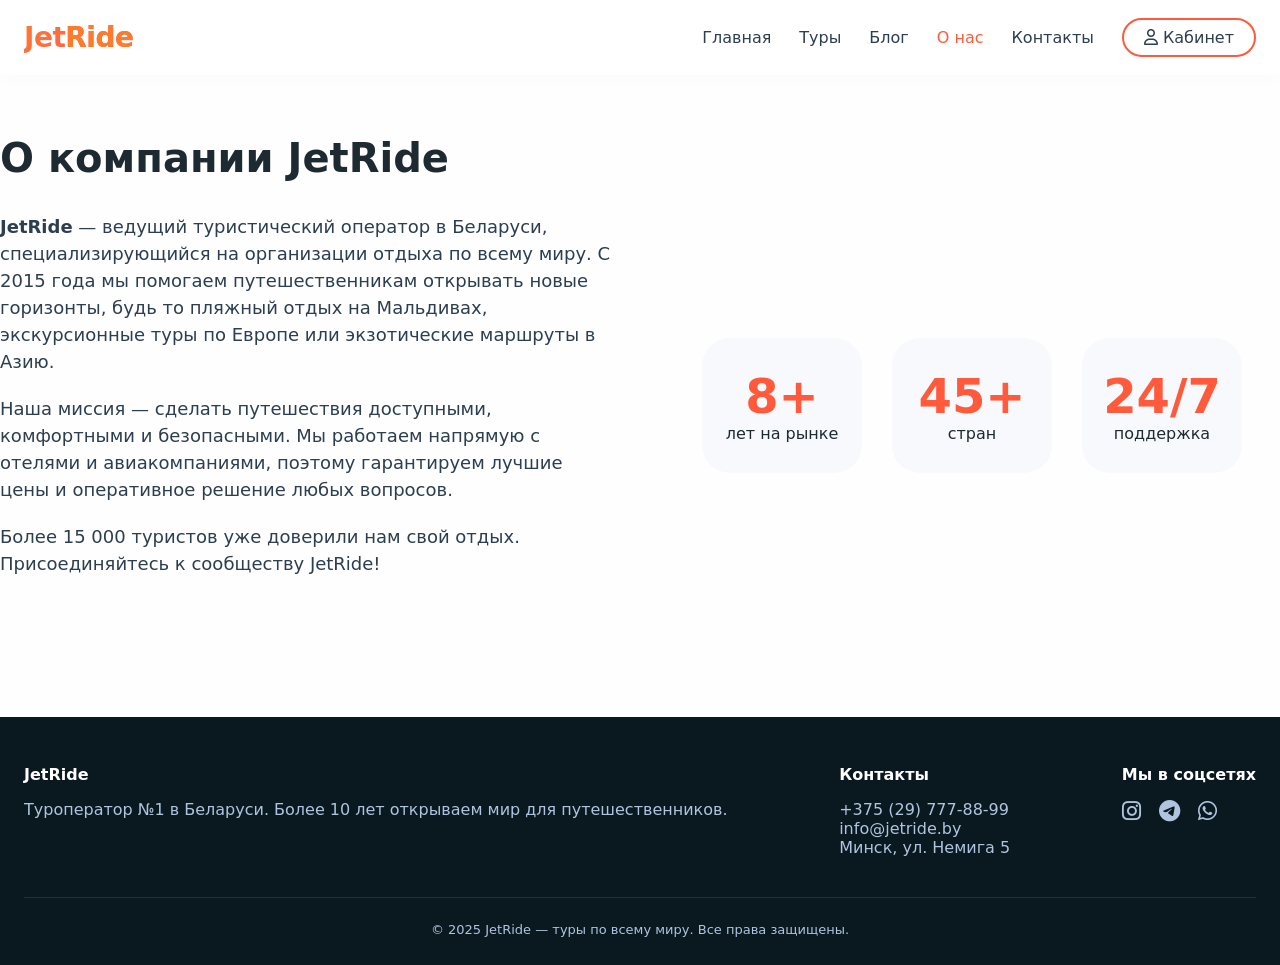
==== about.html @ 394443f1 "upload site (new)" ====
<!DOCTYPE html>
<html lang="ru">
<head>
    <meta charset="UTF-8">
    <meta name="viewport" content="width=device-width, initial-scale=1.0">
    <title>О компании | JetRide</title>
    <link rel="stylesheet" href="https://cdnjs.cloudflare.com/ajax/libs/font-awesome/6.0.0-beta3/css/all.min.css">
    <link rel="stylesheet" href="css/style.css">
</head>
<body>

<header class="header">
    <div class="container">
        <div class="navbar">
            <a href="index.html" class="logo">Jet<span>Ride</span></a>
            <div class="nav-links">
				<a href="index.html">Главная</a>
				<a href="catalog.html">Туры</a>
				<a href="blog.html">Блог</a>
				<a href="about.html" class="active">О нас</a>
				<a href="contacts.html">Контакты</a>
				<a href="#" class="btn-outline"><i class="far fa-user"></i> Кабинет</a>
			</div>
        </div>
    </div>
</header>

<div class="container page-content">
    <h1 class="page-title">О компании JetRide</h1>
    <div class="about-grid">
        <div class="about-text">
            <p><strong>JetRide</strong> — ведущий туристический оператор в Беларуси, специализирующийся на организации отдыха по всему миру. С 2015 года мы помогаем путешественникам открывать новые горизонты, будь то пляжный отдых на Мальдивах, экскурсионные туры по Европе или экзотические маршруты в Азию.</p>
            <p>Наша миссия — сделать путешествия доступными, комфортными и безопасными. Мы работаем напрямую с отелями и авиакомпаниями, поэтому гарантируем лучшие цены и оперативное решение любых вопросов.</p>
            <p>Более 15 000 туристов уже доверили нам свой отдых. Присоединяйтесь к сообществу JetRide!</p>
        </div>
        <div class="about-stats">
            <div class="stat-card"><div class="stat-number">8+</div><div>лет на рынке</div></div>
            <div class="stat-card"><div class="stat-number">45+</div><div>стран</div></div>
            <div class="stat-card"><div class="stat-number">24/7</div><div>поддержка</div></div>
        </div>
    </div>
</div>

<footer class="footer">
    <div class="container">
        <div class="footer-grid">
            <div class="footer-col"><h4>JetRide</h4><p>Туроператор №1 в Беларуси. Более 10 лет открываем мир для путешественников.</p></div>
            <div class="footer-col"><h4>Контакты</h4><p>+375 (29) 777-88-99<br>info@jetride.by<br>Минск, ул. Немига 5</p></div>
            <div class="footer-col"><h4>Мы в соцсетях</h4><div class="social"><i class="fab fa-instagram"></i><i class="fab fa-telegram"></i><i class="fab fa-whatsapp"></i></div></div>
        </div>
        <div class="copyright">© 2025 JetRide — туры по всему миру. Все права защищены.</div>
    </div>
</footer>
</body>
</html>
---- css/style.css ----
* {
    margin: 0;
    padding: 0;
    box-sizing: border-box;
    font-family: 'Inter', system-ui, -apple-system, 'Segoe UI', Roboto, sans-serif;
}

body {
    background-color: #fefefe;
    color: #1e2a32;
}

.container {
    max-width: 1280px;
    margin: 0 auto;
    padding: 0 24px;
}

/* Header */
.header {
    background: white;
    box-shadow: 0 4px 20px rgba(0,0,0,0.02);
    position: sticky;
    top: 0;
    z-index: 100;
    backdrop-filter: blur(8px);
    background: rgba(255,255,255,0.94);
}
.navbar {
    display: flex;
    justify-content: space-between;
    align-items: center;
    padding: 18px 0;
    flex-wrap: wrap;
}
.logo {
    font-size: 28px;
    font-weight: 800;
    letter-spacing: -0.5px;
    background: linear-gradient(135deg, #FF7B2C, #FF4D6D);
    -webkit-background-clip: text;
    background-clip: text;
    color: transparent;
    text-decoration: none;
}
.logo span {
    background: none;
    color: #FF7B2C;
}
.nav-links {
    display: flex;
    gap: 28px;
    align-items: center;
}
.nav-links a {
    text-decoration: none;
    font-weight: 500;
    color: #2c3e50;
    transition: 0.2s;
}
.nav-links a:hover, .nav-links a.active {
    color: #FF5A3C;
}
.btn-outline {
    border: 2px solid #FF5A3C;
    background: transparent;
    padding: 8px 20px;
    border-radius: 40px;
    font-weight: 600;
    color: #FF5A3C;
    transition: 0.2s;
    cursor: pointer;
    text-decoration: none;
    display: inline-block;
}
.btn-outline:hover {
    background: #FF5A3C;
    color: white;
}

/* Hero */
.hero {
    background: #0B1926;
    position: relative;
    overflow: hidden;
}
.hero-slider {
    display: flex;
    transition: transform 0.5s ease;
}
.hero-slide {
    min-width: 100%;
    height: 520px;
    background-size: cover;
    background-position: center 30%;
    position: relative;
    display: flex;
    align-items: center;
}
.hero-slide::after {
    content: "";
    position: absolute;
    top:0;
    left:0;
    width:100%;
    height:100%;
    background: linear-gradient(107deg, rgba(0,0,0,0.7) 0%, rgba(0,0,0,0.3) 70%);
}
.hero-content {
    position: relative;
    z-index: 2;
    max-width: 680px;
    color: white;
    padding: 0 24px;
}
.hero-content h1 {
    font-size: 52px;
    font-weight: 800;
    line-height: 1.2;
    margin-bottom: 16px;
}
.hero-content p {
    font-size: 18px;
    margin-bottom: 32px;
    opacity: 0.9;
}
.btn-primary {
    background: #FF5A3C;
    border: none;
    padding: 14px 36px;
    border-radius: 50px;
    font-weight: 700;
    color: white;
    font-size: 16px;
    cursor: pointer;
    transition: 0.2s;
    box-shadow: 0 8px 20px rgba(255,90,60,0.3);
    text-decoration: none;
    display: inline-block;
}
.btn-primary:hover {
    background: #e04a2e;
    transform: translateY(-2px);
}

/* Search panel на главной */
.search-panel {
    background: white;
    border-radius: 60px;
    margin-top: -40px;
    position: relative;
    z-index: 10;
    box-shadow: 0 20px 35px -12px rgba(0,0,0,0.15);
    padding: 12px 20px;
    display: flex;
    flex-wrap: wrap;
    gap: 12px;
    justify-content: space-between;
    align-items: center;
}
.search-group {
    flex: 2;
    display: flex;
    align-items: center;
    gap: 12px;
    background: #f7f9fc;
    padding: 12px 20px;
    border-radius: 50px;
}
.search-group i {
    color: #FF5A3C;
    font-size: 20px;
}
.search-group input, .search-group select {
    border: none;
    background: transparent;
    font-size: 16px;
    width: 100%;
    outline: none;
}
.search-btn {
    background: #FF5A3C;
    border: none;
    padding: 14px 38px;
    border-radius: 50px;
    color: white;
    font-weight: 700;
    cursor: pointer;
}

/* Features */
.features {
    background: #fafcff;
    padding: 70px 0;
    border-radius: 48px;
    margin: 50px 0;
}
.features-grid {
    display: flex;
    flex-wrap: wrap;
    gap: 40px;
    justify-content: center;
}
.feature-item {
    text-align: center;
    max-width: 220px;
}
.feature-icon {
    font-size: 44px;
    color: #FF5A3C;
    margin-bottom: 20px;
}

/* Каталог */
.page-header {
    background: linear-gradient(135deg, #f8fafc 0%, #eef2f5 100%);
    padding: 50px 0 40px;
    border-bottom: 1px solid #e2e8f0;
}
.catalog-title {
    font-size: 42px;
    font-weight: 800;
    margin-bottom: 12px;
    color: #1e2a32;
}
.catalog-subtitle {
    color: #5a6e7a;
    font-size: 18px;
    margin-bottom: 30px;
}
.catalog-search-panel {
    background: white;
    border-radius: 60px;
    box-shadow: 0 10px 25px -8px rgba(0,0,0,0.08);
    padding: 8px 8px 8px 20px;
    display: flex;
    flex-wrap: wrap;
    gap: 10px;
    justify-content: space-between;
    align-items: center;
    margin-top: 20px;
}
.catalog-search-group {
    flex: 3;
    display: flex;
    align-items: center;
    gap: 12px;
    background: #f7f9fc;
    padding: 10px 18px;
    border-radius: 50px;
}
.catalog-search-group i {
    color: #FF5A3C;
    font-size: 18px;
}
.catalog-search-group input {
    border: none;
    background: transparent;
    font-size: 16px;
    width: 100%;
    outline: none;
}
.catalog-search-btn {
    background: #FF5A3C;
    border: none;
    padding: 12px 32px;
    border-radius: 50px;
    color: white;
    font-weight: 700;
    cursor: pointer;
}
.filter-section {
    margin: 30px 0 20px;
}
.filter-label {
    font-weight: 600;
    margin-bottom: 12px;
    color: #2c3e50;
}
.filter-chips {
    display: flex;
    flex-wrap: wrap;
    gap: 12px;
}
.chip {
    background: #f2f4f8;
    padding: 8px 20px;
    border-radius: 40px;
    font-weight: 500;
    cursor: pointer;
    transition: all 0.2s;
    border: none;
    font-size: 14px;
}
.chip.active {
    background: #FF5A3C;
    color: white;
    box-shadow: 0 4px 12px rgba(255,90,60,0.3);
}
.tours-grid {
    display: grid;
    grid-template-columns: repeat(auto-fill, minmax(310px, 1fr));
    gap: 32px;
    margin: 40px 0 70px;
}
.tour-card {
    background: white;
    border-radius: 28px;
    overflow: hidden;
    transition: all 0.25s ease;
    box-shadow: 0 12px 24px -8px rgba(0,0,0,0.06);
    border: 1px solid #eef2f0;
    cursor: pointer;
}
.tour-card:hover {
    transform: translateY(-6px);
    box-shadow: 0 24px 36px -12px rgba(0,0,0,0.15);
}
.card-img {
    height: 220px;
    background-size: cover;
    background-position: center;
}
.card-content {
    padding: 20px 22px 26px;
}
.country-badge {
    display: inline-block;
    background: #FFEEE8;
    color: #FF5A3C;
    font-size: 12px;
    font-weight: 700;
    padding: 5px 12px;
    border-radius: 40px;
    margin-bottom: 12px;
}
.card-title {
    font-size: 19px;
    font-weight: 700;
    margin-bottom: 12px;
    line-height: 1.35;
    color: #1e2a32;
}
.card-details {
    display: flex;
    justify-content: space-between;
    margin: 8px 0;
    color: #5f6c7a;
    font-size: 14px;
}
.price-block {
    margin: 12px 0 5px;
}
.price-hot {
    color: #e1502c;
    font-weight: 800;
    font-size: 24px;
    display: inline-block;
}
.old-price {
    text-decoration: line-through;
    color: #9aa8b5;
    font-size: 15px;
    margin-left: 10px;
}
.discount-badge {
    background: #FF4D6D;
    color: white;
    font-size: 12px;
    font-weight: 700;
    padding: 3px 8px;
    border-radius: 20px;
    margin-left: 10px;
    display: inline-block;
}
.btn-card {
    background: #FF5A3C;
    width: 100%;
    padding: 12px;
    border-radius: 44px;
    color: white;
    font-weight: 700;
    margin-top: 18px;
    transition: 0.2s;
    border: none;
    cursor: pointer;
}
.btn-card:hover {
    background: #e04a2e;
}
.btn-secondary {
    background: transparent;
    border: 2px solid #FF5A3C;
    color: #FF5A3C;
    padding: 12px 32px;
    border-radius: 50px;
    font-weight: 600;
    cursor: pointer;
    transition: 0.2s;
    display: inline-block;
    text-decoration: none;
}
.btn-secondary:hover {
    background: #FF5A3C;
    color: white;
}
.empty-state {
    grid-column: 1/-1;
    text-align: center;
    padding: 60px;
    background: #fafbfc;
    border-radius: 40px;
    color: #6c7e8a;
}

/* About & Contacts */
.page-content {
    padding: 60px 0 80px;
}
.page-title {
    font-size: 40px;
    font-weight: 800;
    margin-bottom: 32px;
    color: #1e2a32;
}
.about-grid {
    display: flex;
    flex-wrap: wrap;
    gap: 48px;
    align-items: center;
}
.about-text {
    flex: 1;
    font-size: 18px;
    line-height: 1.5;
    color: #2c3e50;
}
.about-text p {
    margin-bottom: 20px;
}
.about-stats {
    flex: 1;
    display: flex;
    gap: 30px;
    flex-wrap: wrap;
    justify-content: center;
}
.stat-card {
    background: #f7f9fc;
    border-radius: 28px;
    padding: 30px 20px;
    text-align: center;
    min-width: 160px;
}
.stat-number {
    font-size: 48px;
    font-weight: 800;
    color: #FF5A3C;
}
.contact-flex {
    display: flex;
    flex-wrap: wrap;
    gap: 50px;
}
.contact-info {
    flex: 1;
}
.contact-detail {
    margin-bottom: 30px;
    display: flex;
    align-items: center;
    gap: 18px;
}
.contact-detail i {
    font-size: 28px;
    color: #FF5A3C;
    width: 40px;
}
.contact-form {
    flex: 1;
    background: #f9fafc;
    padding: 32px;
    border-radius: 32px;
}
.form-group {
    margin-bottom: 20px;
}
.form-group input, .form-group textarea {
    width: 100%;
    padding: 14px 18px;
    border: 1px solid #e2e8f0;
    border-radius: 40px;
    font-size: 16px;
    outline: none;
}
.form-group textarea {
    border-radius: 24px;
    resize: vertical;
}
.submit-btn {
    background: #FF5A3C;
    border: none;
    padding: 14px 28px;
    border-radius: 40px;
    color: white;
    font-weight: 700;
    cursor: pointer;
}

/* Footer */
.footer {
    background: #0A1820;
    color: #b0c4de;
    padding: 48px 0 28px;
    margin-top: 40px;
}
.footer-grid {
    display: flex;
    flex-wrap: wrap;
    justify-content: space-between;
    gap: 30px;
}
.footer-col h4 {
    color: white;
    margin-bottom: 16px;
}
.social i {
    font-size: 22px;
    margin-right: 18px;
    transition: 0.2s;
    cursor: pointer;
}
.social i:hover {
    color: #FF5A3C;
}
.copyright {
    text-align: center;
    margin-top: 40px;
    font-size: 13px;
    border-top: 1px solid #20323c;
    padding-top: 24px;
}

/* Modal */
.modal {
    display: none;
    position: fixed;
    top: 0;
    left: 0;
    width: 100%;
    height: 100%;
    background: rgba(0, 0, 0, 0.75);
    align-items: center;
    justify-content: center;
    z-index: 1000;
}
.modal-card {
    background: white;
    max-width: 550px;
    width: 90%;
    border-radius: 36px;
    padding: 28px;
    position: relative;
}
.close-modal {
    position: absolute;
    right: 24px;
    top: 20px;
    font-size: 32px;
    cursor: pointer;
}
.close-modal:hover {
    color: #FF5A3C;
}
.flex-tag {
    display: flex;
    justify-content: space-between;
    align-items: center;
}
  /* Дополнительные стили для блога */
    .blog-grid {
        display: grid;
        grid-template-columns: repeat(auto-fill, minmax(340px, 1fr));
        gap: 35px;
        margin: 50px 0 80px;
    }
    .blog-card {
        background: white;
        border-radius: 28px;
        overflow: hidden;
        transition: all 0.25s ease;
        box-shadow: 0 12px 24px -8px rgba(0,0,0,0.06);
        border: 1px solid #eef2f0;
        cursor: pointer;
    }
    .blog-card:hover {
        transform: translateY(-6px);
        box-shadow: 0 24px 36px -12px rgba(0,0,0,0.15);
    }
    .blog-img {
        height: 220px;
        background-size: cover;
        background-position: center;
    }
    .blog-content {
        padding: 22px 24px 28px;
    }
    .blog-date {
        color: #FF5A3C;
        font-size: 13px;
        font-weight: 600;
        margin-bottom: 12px;
        display: flex;
        align-items: center;
        gap: 8px;
    }
    .blog-title {
        font-size: 22px;
        font-weight: 700;
        margin-bottom: 14px;
        line-height: 1.3;
        color: #1e2a32;
    }
    .blog-excerpt {
        color: #5f6c7a;
        line-height: 1.5;
        margin-bottom: 20px;
    }
    .read-more {
        color: #FF5A3C;
        font-weight: 600;
        text-decoration: none;
        display: inline-flex;
        align-items: center;
        gap: 8px;
        transition: 0.2s;
    }
    .read-more:hover {
        gap: 12px;
        color: #e04a2e;
    }
    .category-tag {
        display: inline-block;
        background: #f0f2f5;
        padding: 4px 12px;
        border-radius: 20px;
        font-size: 12px;
        font-weight: 500;
        color: #FF5A3C;
        margin-bottom: 12px;
    }
@media (max-width: 780px) {
    .hero-content h1 { font-size: 32px; }
    .search-panel { flex-direction: column; border-radius: 32px; }
    .navbar { flex-direction: column; gap: 12px; }
    .page-title { font-size: 32px; }
    .catalog-title { font-size: 32px; }
    .catalog-search-panel { flex-direction: column; border-radius: 32px; }
    .catalog-search-group { width: 100%; }
    .catalog-search-btn { width: 100%; }
	.blog-grid { grid-template-columns: 1fr; }
    .blog-title { font-size: 20px; }
}
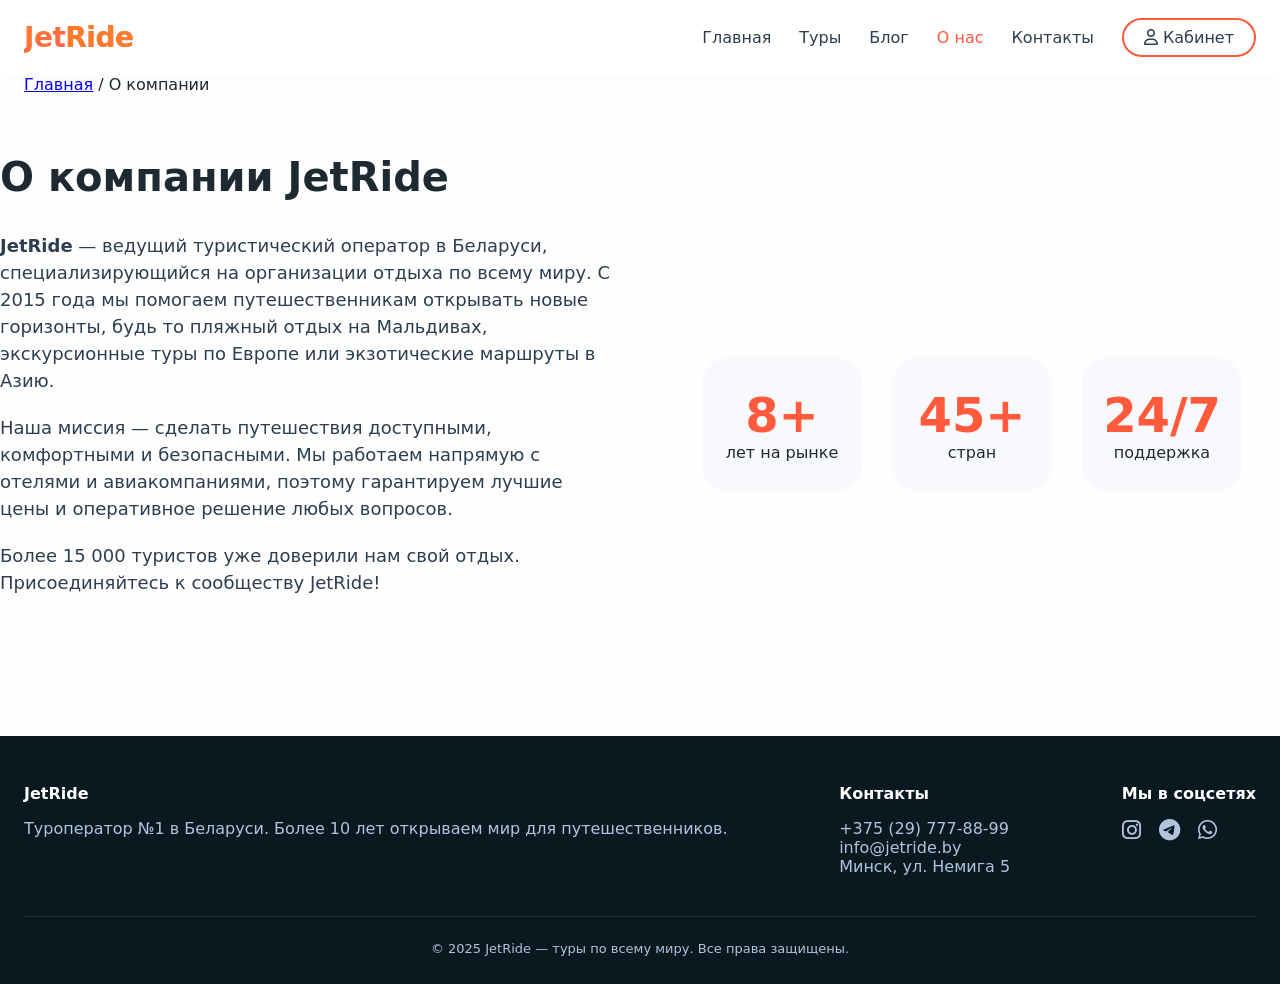
==== commit b62d500c: "update" ====
--- a/about.html
+++ b/about.html
@@ -14,16 +14,25 @@
         <div class="navbar">
             <a href="index.html" class="logo">Jet<span>Ride</span></a>
             <div class="nav-links">
-				<a href="index.html">Главная</a>
-				<a href="catalog.html">Туры</a>
-				<a href="blog.html">Блог</a>
-				<a href="about.html" class="active">О нас</a>
-				<a href="contacts.html">Контакты</a>
-				<a href="#" class="btn-outline"><i class="far fa-user"></i> Кабинет</a>
-			</div>
+                <a href="index.html">Главная</a>
+                <a href="catalog.html">Туры</a>
+                <a href="blog.html">Блог</a>
+                <a href="about.html" class="active">О нас</a>
+                <a href="contacts.html">Контакты</a>
+                <a href="account.html" class="btn-outline"><i class="far fa-user"></i> Кабинет</a>
+            </div>
         </div>
     </div>
 </header>
+
+<!-- Хлебные крошки -->
+<div class="breadcrumbs">
+    <div class="container">
+        <a href="index.html">Главная</a>
+        <span class="separator">/</span>
+        <span class="current">О компании</span>
+    </div>
+</div>
 
 <div class="container page-content">
     <h1 class="page-title">О компании JetRide</h1>
